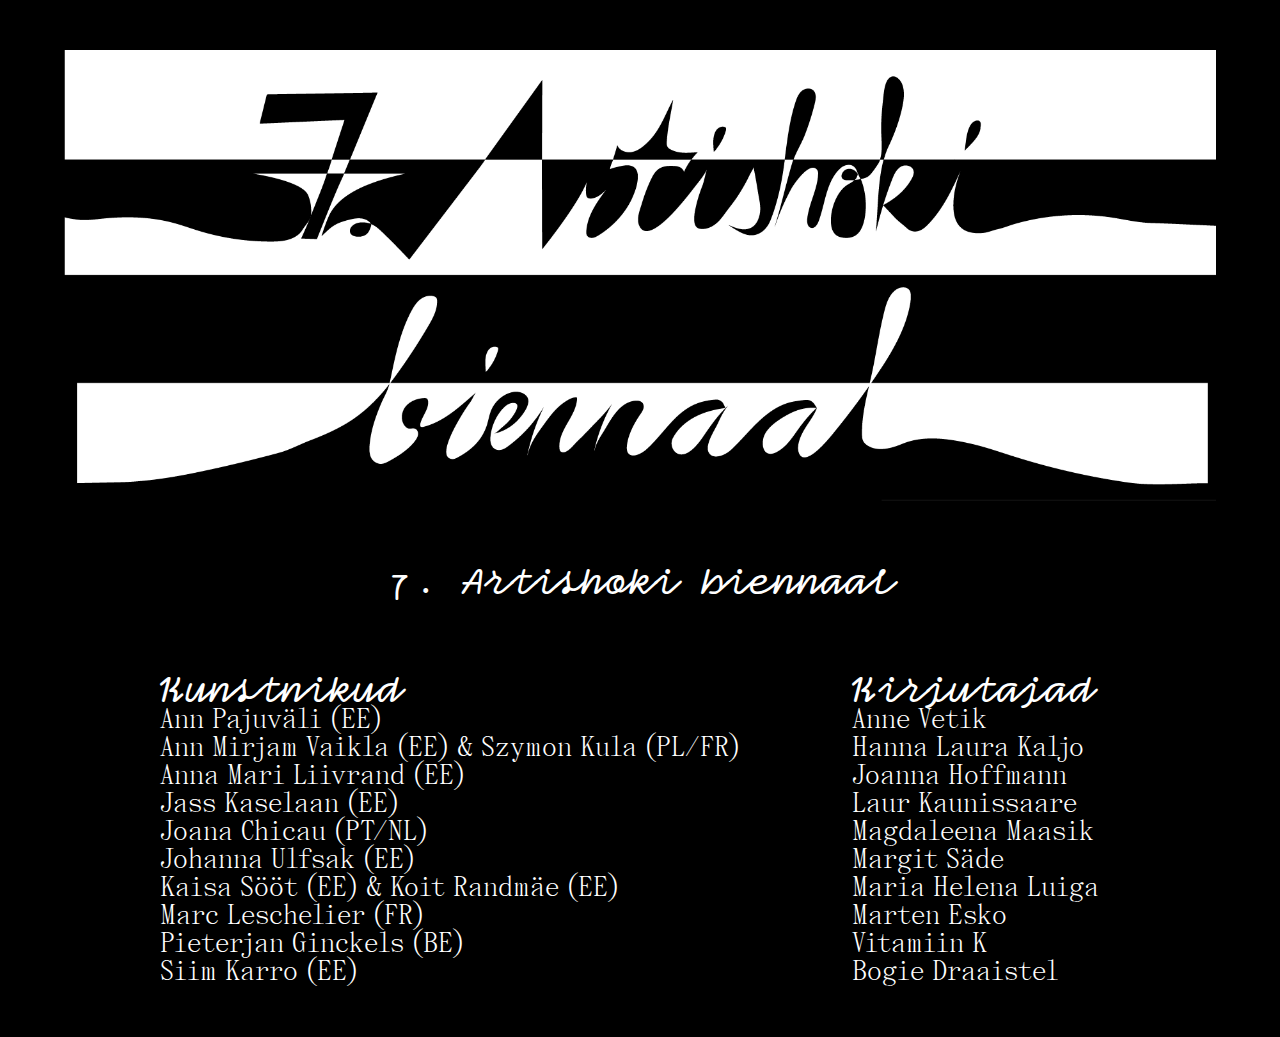
==== index.html @ f86e73ec ""Fixed columns"" ====
<!DOCTYPE html>
<html lang="en" dir="ltr">
  <head>
    <meta charset="utf-8">
    <title>7. Artishoki biennaal</title>
    <meta name="viewport" content="width=device-width, initial-scale=1.0">
    <link rel="stylesheet" href="style.css">
  </head>
  <body>

    <div class="outer-frame">
      <img class="header-image" src="img/artishok.png" alt="artishok-banner">
      <div class="ab heading white-text centered">
          <h1>7. Artishoki biennaal</h1>
      </div>
    </div>

    <div class="wrapper body white-text">
      <div class="columns">
        <article class="column left">
          <h1>Kunstnikud</h1>
          <ul>
            <li>Ann Pajuväli (EE)</li>
            <li>Ann Mirjam Vaikla (EE) & Szymon Kula (PL/FR)</li>
            <li>Anna Mari Liivrand (EE)</li>
            <li>Jass Kaselaan (EE)</li>
            <li>Joana Chicau (PT/NL)</li>
            <li>Johanna Ulfsak (EE)</li>
            <li>Kaisa Sööt (EE) & Koit Randmäe (EE)</li>
            <li>Marc Leschelier (FR)</li>
            <li>Pieterjan Ginckels (BE) </li>
            <li>Siim Karro (EE)</li>
          </ul>
        </article>

        <article class="column right">
          <h1>Kirjutajad</h1>
          <ul>
            <li>Anne Vetik</li>
            <li>Hanna Laura Kaljo</li>
            <li>Joanna Hoffmann</li>
            <li>Laur Kaunissaare</li>
            <li>Magdaleena Maasik</li>
            <li>Margit Säde</li>
            <li>Maria Helena Luiga</li>
            <li>Marten Esko</li>
            <li>Vitamiin K</li>
            <li>Bogie Draaistel</li>
          </ul>
        </article>
      </div>
    </div>
    
  </body>
</html>
---- style.css ----
@font-face {
  src: url(fonts/Compagnon-Bold.woff);
  font-family: Compagnon;
}

@font-face {
  src: url(fonts/PanamaRegular.otf);
  font-family: Panama;
}

*{
  margin: 0;
  padding: 0;
}

body {
  background-color: rgb(0, 0, 0);
}

.ab {
  padding-bottom: 60px;
}
.wrapper {
  margin: 0 auto;
  width: 1000px;
}

ul {
  list-style: none;
}

h1 {
    font-size: 40px;
    font-weight: lighter;
    font-weight: lighter;
    font-family: Compagnon;
}

.outer-frame {
  display: flex;
  flex-wrap: wrap;
  justify-content: center;
  align-items: flex-start;
}

.header-image {
  padding: 50px;
  width: 90%;
}

.body {
  font-size: 28px;
  font-family: Panama;
  font-weight: Regular;
}

.white-text {
  color: #FFFFFF;
}

.black-text {
  color: #000000;
}

.centered {
  text-align: center;
}

.column {
  float: left;
  width: 100%;
  padding-bottom: 50px;
  padding-left: 20px;
  word-wrap: break-word;
}

.columns {
    display: flex;
}

.left {
  width: 70%;
}

.right {
  width: 30%;
}

@media screen and (max-width: 1000px) {
  .column {
    width: 100%;
  }
}

@media (max-width: 1000px) {
  .columns { display: block } }
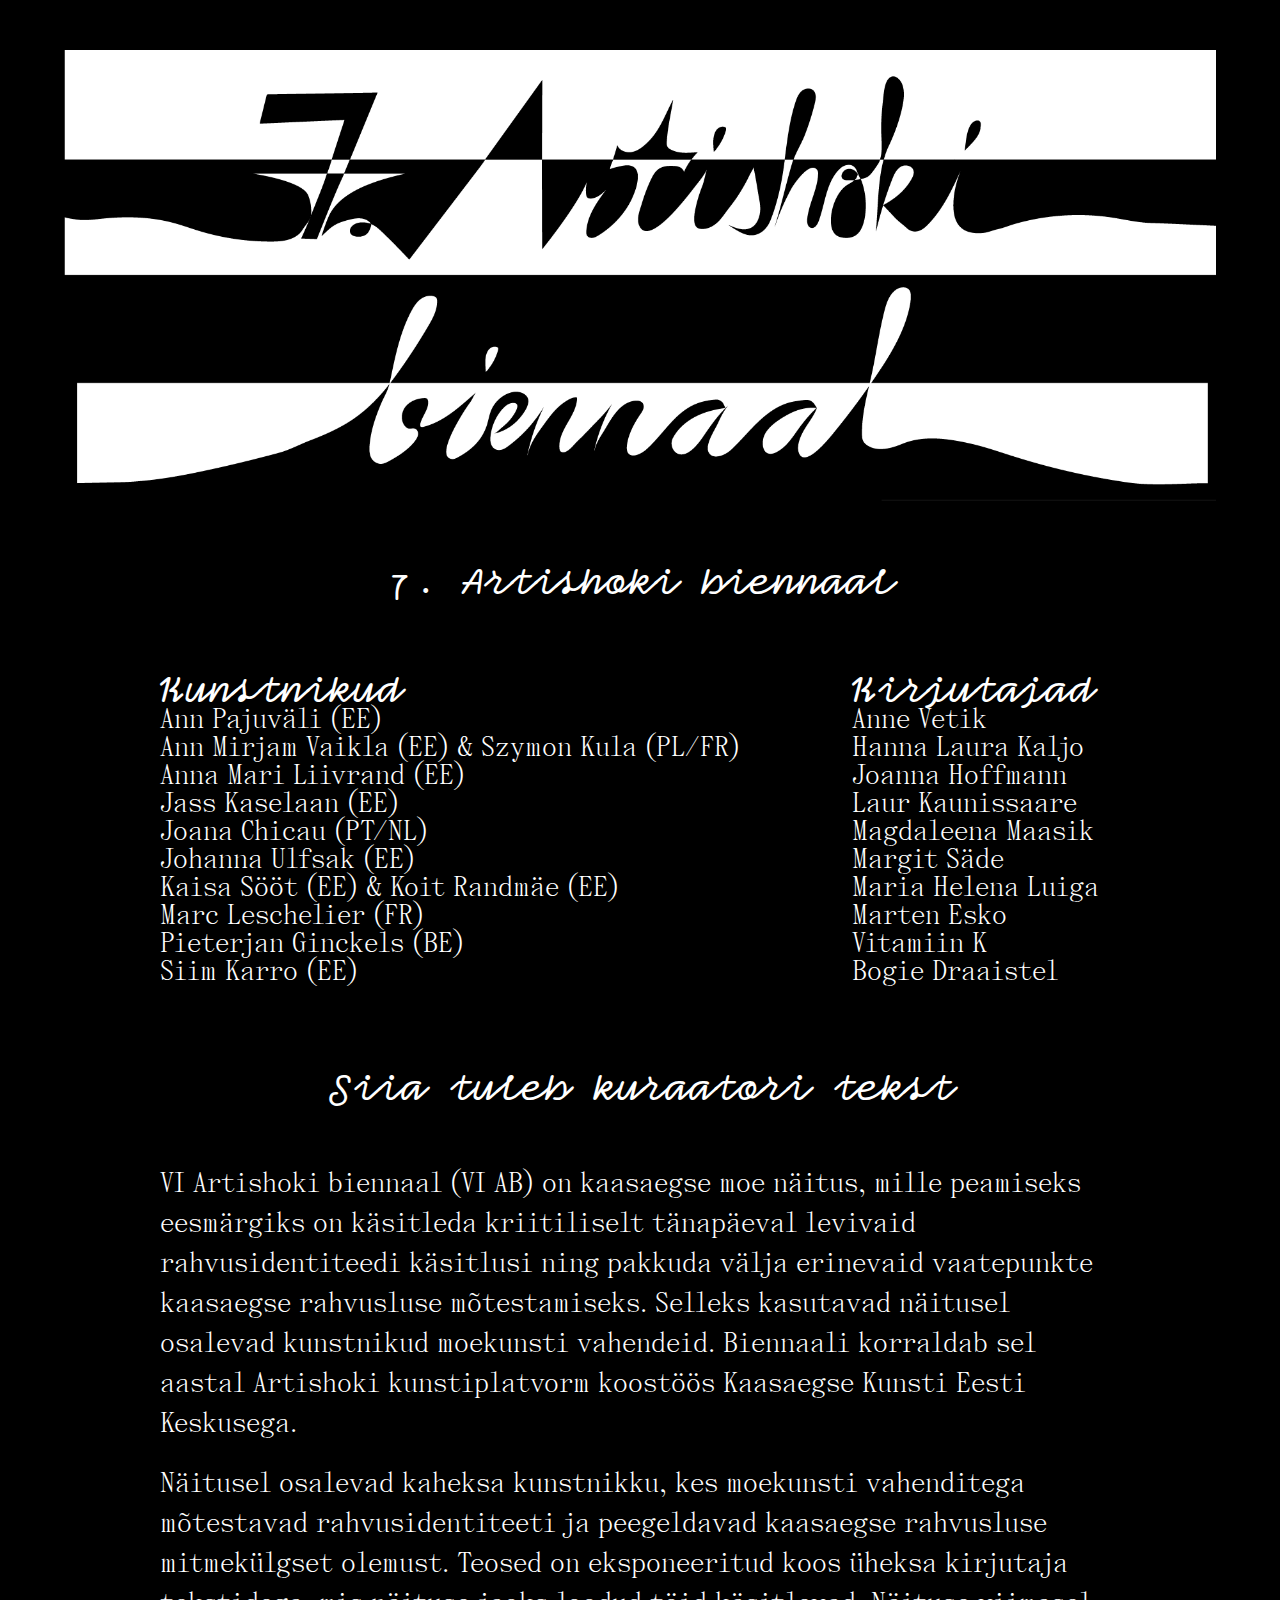
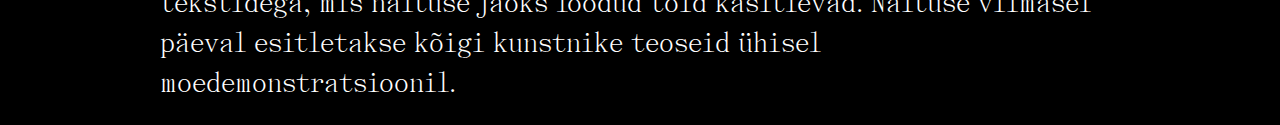
==== commit 530a0033: "adding pdfs" ====
--- a/index.html
+++ b/index.html
@@ -20,8 +20,8 @@
         <article class="column left">
           <h1>Kunstnikud</h1>
           <ul>
-            <li>Ann Pajuväli (EE)</li>
-            <li>Ann Mirjam Vaikla (EE) & Szymon Kula (PL/FR)</li>
+            <li><a href="kunstnikud/pajuvali.html">Ann Pajuväli (EE)</a></li>
+            <li><a href="kunstnikud/vaiklakula.html">Ann Mirjam Vaikla (EE) & Szymon Kula (PL/FR)</a></li>
             <li>Anna Mari Liivrand (EE)</li>
             <li>Jass Kaselaan (EE)</li>
             <li>Joana Chicau (PT/NL)</li>
@@ -34,6 +34,7 @@
         </article>
 
         <article class="column right">
+
           <h1>Kirjutajad</h1>
           <ul>
             <li>Anne Vetik</li>
@@ -49,7 +50,18 @@
           </ul>
         </article>
       </div>
+
+      <div class="ab heading white-text centered">
+        <h1>Siia tuleb kuraatori tekst</h1>
+      </div>
+
+      <article class="texts">
+
+          <p>VI Artishoki biennaal (VI AB) on kaasaegse moe näitus, mille peamiseks eesmärgiks on käsitleda kriitiliselt tänapäeval levivaid rahvusidentiteedi käsitlusi ning pakkuda välja erinevaid vaatepunkte kaasaegse rahvusluse mõtestamiseks. Selleks kasutavad näitusel osalevad kunstnikud moekunsti vahendeid. Biennaali korraldab sel aastal Artishoki kunstiplatvorm koostöös Kaasaegse Kunsti Eesti Keskusega.</p>
+          <p>Näitusel osalevad kaheksa kunstnikku, kes moekunsti vahenditega mõtestavad rahvusidentiteeti ja peegeldavad kaasaegse rahvusluse mitmekülgset olemust. Teosed on eksponeeritud koos üheksa kirjutaja tekstidega, mis näituse jaoks loodud töid käsitlevad. Näituse viimasel päeval esitletakse kõigi kunstnike teoseid ühisel moedemonstratsioonil.</p>
+      </article>
     </div>
-    
+
+
   </body>
 </html>
--- a/style.css
+++ b/style.css
@@ -18,11 +18,11 @@
 }
 
 .ab {
-  padding-bottom: 60px;
+  padding: 0 20px 60px 20px;
 }
 .wrapper {
   margin: 0 auto;
-  width: 1000px;
+  max-width: 1000px;
 }
 
 ul {
@@ -69,13 +69,17 @@
 .column {
   float: left;
   width: 100%;
-  padding-bottom: 50px;
-  padding-left: 20px;
+  padding: 0 0 7% 20px;
   word-wrap: break-word;
 }
 
 .columns {
     display: flex;
+}
+
+.texts {
+  padding: 0 20px 0 20px;
+  word-wrap: break-word;
 }
 
 .left {
@@ -86,6 +90,20 @@
   width: 30%;
 }
 
+a {
+  color: #FFFFFF;
+  text-decoration: none;
+}
+
+a:hover {
+  color: #000000;
+  background-color: #FFFFFF;
+}
+
+p {
+  line-height: 40px;
+  padding-bottom: 20px;
+}
 @media screen and (max-width: 1000px) {
   .column {
     width: 100%;
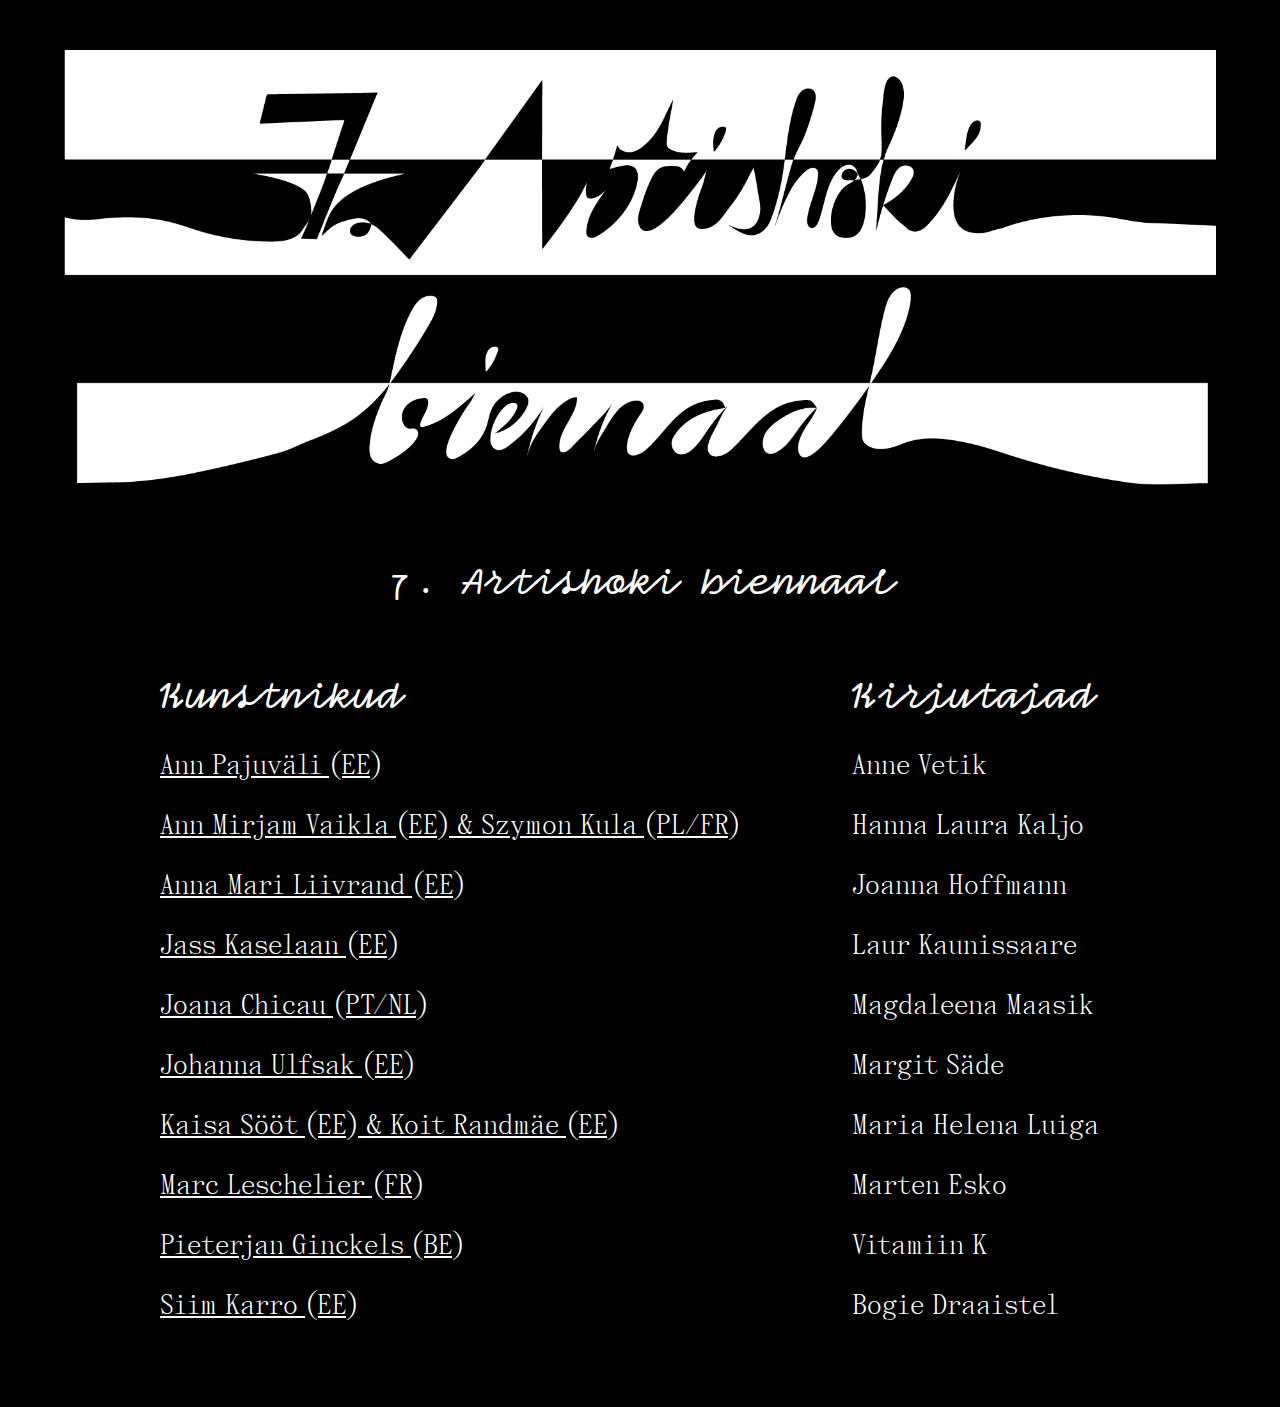
==== commit 134cab70: "added artist pages" ====
--- a/index.html
+++ b/index.html
@@ -18,24 +18,23 @@
     <div class="wrapper body white-text">
       <div class="columns">
         <article class="column left">
-          <h1>Kunstnikud</h1>
+          <h1 class="space">Kunstnikud</h1>
           <ul>
             <li><a href="kunstnikud/pajuvali.html">Ann Pajuväli (EE)</a></li>
             <li><a href="kunstnikud/vaiklakula.html">Ann Mirjam Vaikla (EE) & Szymon Kula (PL/FR)</a></li>
-            <li>Anna Mari Liivrand (EE)</li>
-            <li>Jass Kaselaan (EE)</li>
-            <li>Joana Chicau (PT/NL)</li>
-            <li>Johanna Ulfsak (EE)</li>
-            <li>Kaisa Sööt (EE) & Koit Randmäe (EE)</li>
-            <li>Marc Leschelier (FR)</li>
-            <li>Pieterjan Ginckels (BE) </li>
-            <li>Siim Karro (EE)</li>
+            <li><a href="kunstnikud/liivrand.html">Anna Mari Liivrand (EE)</a></li>
+            <li><a href="kunstnikud/kaselaan.html">Jass Kaselaan (EE)</a></li>
+            <li><a href="kunstnikud/chicau.html">Joana Chicau (PT/NL)</a></li>
+            <li><a href="kunstnikud/ulfsak.html">Johanna Ulfsak (EE)</a></li>
+            <li><a href="kunstnikud/sootrandmae.html">Kaisa Sööt (EE) & Koit Randmäe (EE)</a></li>
+            <li><a href="kunstnikud/leschelier.html">Marc Leschelier (FR)</a></li>
+            <li><a href="kunstnikud/ginckels.html">Pieterjan Ginckels (BE)</a></li>
+            <li><a href="kunstnikud/karro.html">Siim Karro (EE)</a></li>
           </ul>
         </article>
 
         <article class="column right">
-
-          <h1>Kirjutajad</h1>
+          <h1 class="space">Kirjutajad</h1>
           <ul>
             <li>Anne Vetik</li>
             <li>Hanna Laura Kaljo</li>
@@ -50,7 +49,7 @@
           </ul>
         </article>
       </div>
-
+<!--
       <div class="ab heading white-text centered">
         <h1>Siia tuleb kuraatori tekst</h1>
       </div>
@@ -61,7 +60,7 @@
           <p>Näitusel osalevad kaheksa kunstnikku, kes moekunsti vahenditega mõtestavad rahvusidentiteeti ja peegeldavad kaasaegse rahvusluse mitmekülgset olemust. Teosed on eksponeeritud koos üheksa kirjutaja tekstidega, mis näituse jaoks loodud töid käsitlevad. Näituse viimasel päeval esitletakse kõigi kunstnike teoseid ühisel moedemonstratsioonil.</p>
       </article>
     </div>
-
+-->
 
   </body>
 </html>
--- a/style.css
+++ b/style.css
@@ -36,6 +36,10 @@
     font-family: Compagnon;
 }
 
+.space {
+  padding: 0 0 2vh 0;
+}
+
 .outer-frame {
   display: flex;
   flex-wrap: wrap;
@@ -52,6 +56,10 @@
   font-size: 28px;
   font-family: Panama;
   font-weight: Regular;
+}
+
+.container {
+  padding: 50px;
 }
 
 .white-text {
@@ -75,6 +83,7 @@
 
 .columns {
     display: flex;
+    line-height: 60px;
 }
 
 .texts {
@@ -92,7 +101,7 @@
 
 a {
   color: #FFFFFF;
-  text-decoration: none;
+  text-decoration: underline;
 }
 
 a:hover {
@@ -104,6 +113,15 @@
   line-height: 40px;
   padding-bottom: 20px;
 }
+
+.tagasi {
+  padding: 5%;
+  position: fixed;
+  font-size: 20px;
+  font-family: Panama;
+  font-weight: Regular;
+}
+
 @media screen and (max-width: 1000px) {
   .column {
     width: 100%;
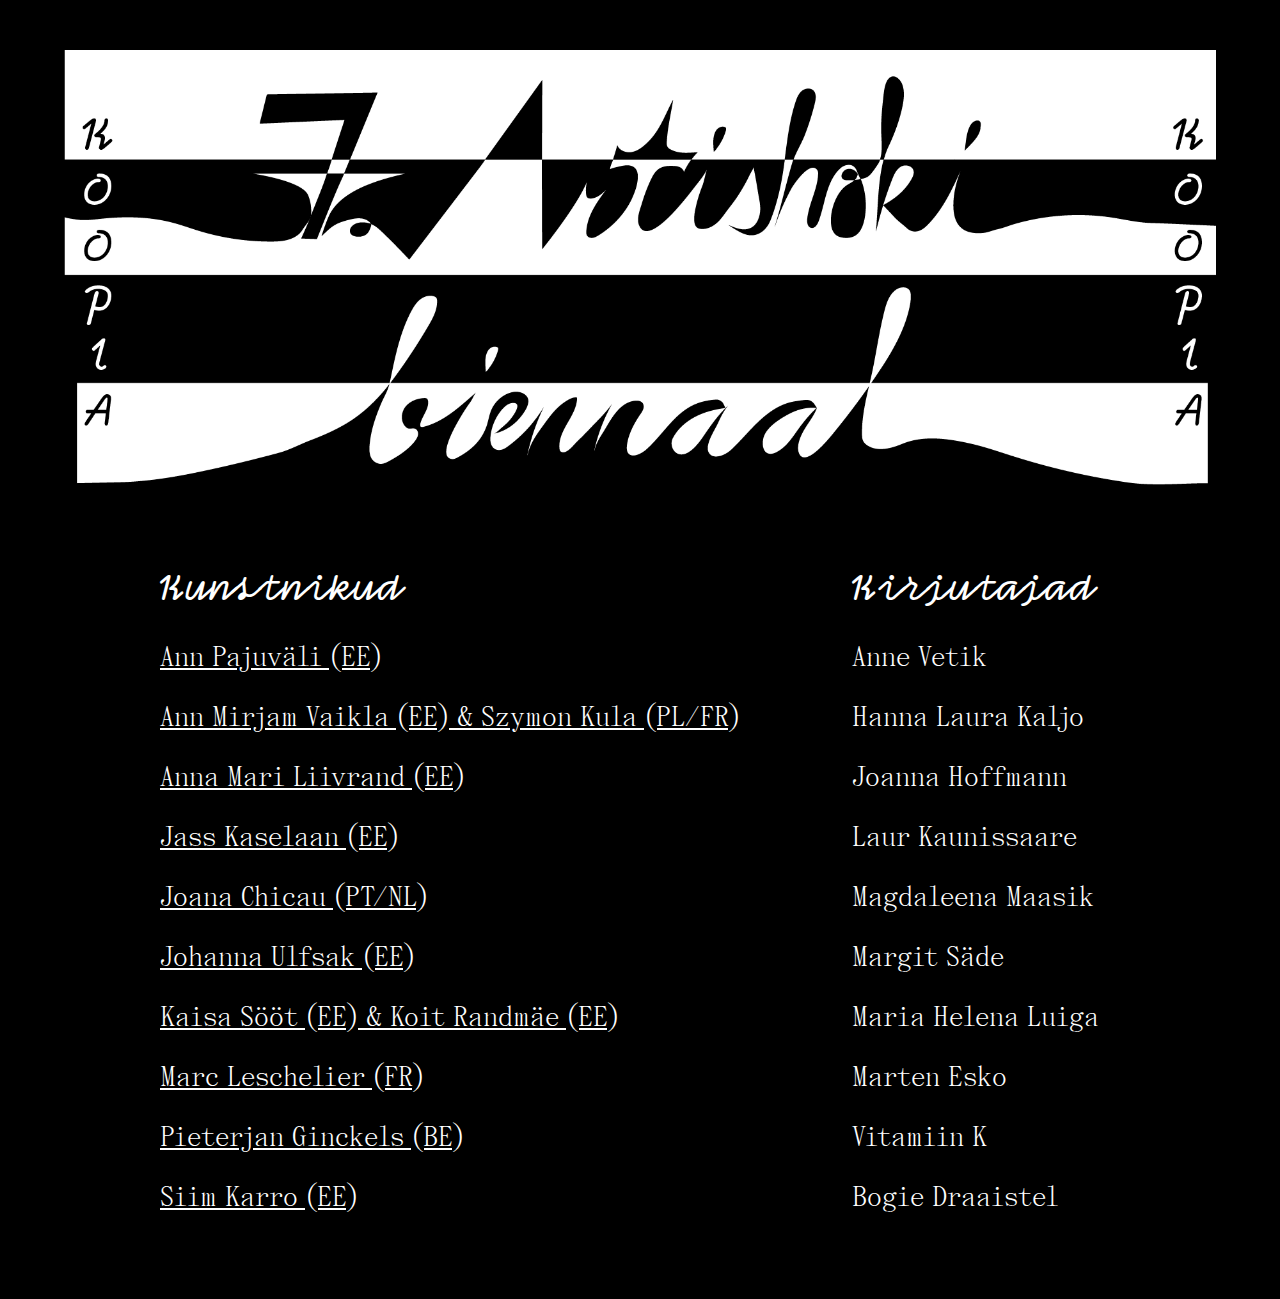
==== commit 1ec3945e: "made a mess" ====
--- a/index.html
+++ b/index.html
@@ -10,9 +10,12 @@
 
     <div class="outer-frame">
       <img class="header-image" src="img/artishok.png" alt="artishok-banner">
+<!--
       <div class="ab heading white-text centered">
-          <h1>7. Artishoki biennaal</h1>
+          <h1>18. november – 6. detsember</h1>
       </div>
+-->
+
     </div>
 
     <div class="wrapper body white-text">
--- a/style.css
+++ b/style.css
@@ -15,6 +15,7 @@
 
 body {
   background-color: rgb(0, 0, 0);
+    overflow-x: hidden;
 }
 
 .ab {
@@ -23,6 +24,8 @@
 .wrapper {
   margin: 0 auto;
   max-width: 1000px;
+  overflow-x: hidden;
+  position: relative;
 }
 
 ul {
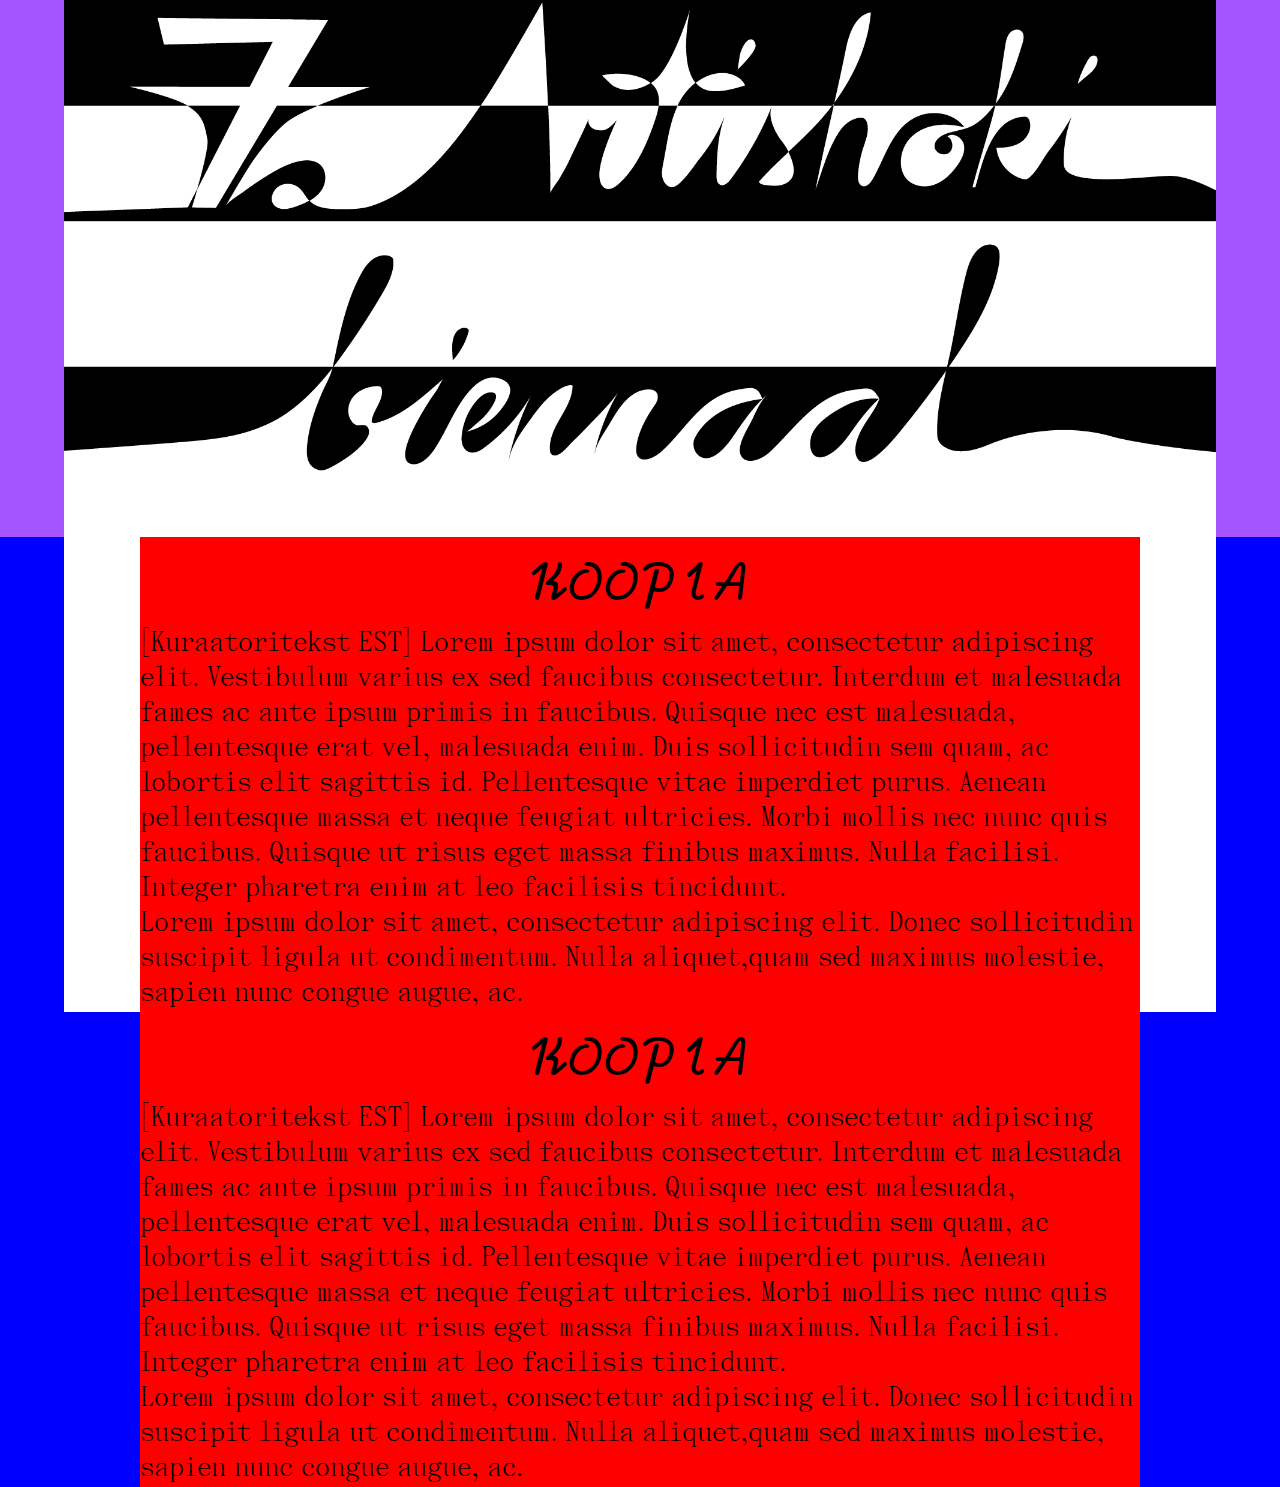
==== commit 2468d375: "new html/css" ====
--- a/index.html
+++ b/index.html
@@ -7,63 +7,32 @@
     <link rel="stylesheet" href="style.css">
   </head>
   <body>
-
-    <div class="outer-frame">
-      <img class="header-image" src="img/artishok.png" alt="artishok-banner">
-<!--
-      <div class="ab heading white-text centered">
-          <h1>18. november – 6. detsember</h1>
-      </div>
--->
-
-    </div>
-
-    <div class="wrapper body white-text">
-      <div class="columns">
-        <article class="column left">
-          <h1 class="space">Kunstnikud</h1>
-          <ul>
-            <li><a href="kunstnikud/pajuvali.html">Ann Pajuväli (EE)</a></li>
-            <li><a href="kunstnikud/vaiklakula.html">Ann Mirjam Vaikla (EE) & Szymon Kula (PL/FR)</a></li>
-            <li><a href="kunstnikud/liivrand.html">Anna Mari Liivrand (EE)</a></li>
-            <li><a href="kunstnikud/kaselaan.html">Jass Kaselaan (EE)</a></li>
-            <li><a href="kunstnikud/chicau.html">Joana Chicau (PT/NL)</a></li>
-            <li><a href="kunstnikud/ulfsak.html">Johanna Ulfsak (EE)</a></li>
-            <li><a href="kunstnikud/sootrandmae.html">Kaisa Sööt (EE) & Koit Randmäe (EE)</a></li>
-            <li><a href="kunstnikud/leschelier.html">Marc Leschelier (FR)</a></li>
-            <li><a href="kunstnikud/ginckels.html">Pieterjan Ginckels (BE)</a></li>
-            <li><a href="kunstnikud/karro.html">Siim Karro (EE)</a></li>
-          </ul>
-        </article>
-
-        <article class="column right">
-          <h1 class="space">Kirjutajad</h1>
-          <ul>
-            <li>Anne Vetik</li>
-            <li>Hanna Laura Kaljo</li>
-            <li>Joanna Hoffmann</li>
-            <li>Laur Kaunissaare</li>
-            <li>Magdaleena Maasik</li>
-            <li>Margit Säde</li>
-            <li>Maria Helena Luiga</li>
-            <li>Marten Esko</li>
-            <li>Vitamiin K</li>
-            <li>Bogie Draaistel</li>
-          </ul>
-        </article>
-      </div>
-<!--
-      <div class="ab heading white-text centered">
-        <h1>Siia tuleb kuraatori tekst</h1>
-      </div>
-
-      <article class="texts">
-
-          <p>VI Artishoki biennaal (VI AB) on kaasaegse moe näitus, mille peamiseks eesmärgiks on käsitleda kriitiliselt tänapäeval levivaid rahvusidentiteedi käsitlusi ning pakkuda välja erinevaid vaatepunkte kaasaegse rahvusluse mõtestamiseks. Selleks kasutavad näitusel osalevad kunstnikud moekunsti vahendeid. Biennaali korraldab sel aastal Artishoki kunstiplatvorm koostöös Kaasaegse Kunsti Eesti Keskusega.</p>
-          <p>Näitusel osalevad kaheksa kunstnikku, kes moekunsti vahenditega mõtestavad rahvusidentiteeti ja peegeldavad kaasaegse rahvusluse mitmekülgset olemust. Teosed on eksponeeritud koos üheksa kirjutaja tekstidega, mis näituse jaoks loodud töid käsitlevad. Näituse viimasel päeval esitletakse kõigi kunstnike teoseid ühisel moedemonstratsioonil.</p>
-      </article>
-    </div>
--->
-
+      <div class="site-container">
+        <div class="outer-frame">
+          <img class="header-image" src="img/artishok.png" alt="artishok-banner">
+        </div>
+        <div class="body-frame">
+          <div class="wrapper">
+              <div class="article">
+                  <h1>KOOPIA</h1>
+                <div class="body-text">
+                    <p>[Kuraatoritekst EST] Lorem ipsum dolor sit amet, consectetur adipiscing elit. Vestibulum varius ex sed faucibus consectetur. Interdum et malesuada fames ac ante ipsum primis in faucibus. Quisque nec est malesuada, pellentesque erat vel, malesuada enim. Duis sollicitudin sem quam, ac lobortis elit sagittis id. Pellentesque vitae imperdiet purus. Aenean pellentesque massa et neque feugiat ultricies. Morbi mollis nec nunc quis faucibus. Quisque ut risus eget massa finibus maximus. Nulla facilisi. Integer pharetra enim at leo facilisis tincidunt.</p>
+                    <p>Lorem ipsum dolor sit amet, consectetur adipiscing elit. Donec sollicitudin suscipit ligula ut condimentum. Nulla aliquet,quam sed maximus molestie, sapien nunc congue augue, ac.</p>
+                </div>
+              </div>
+            </div>
+        </div>
+          <div class="wrapper">
+              <div class="article">
+                <div class="big-title">
+                    <h1>KOOPIA</h1>
+                </div>
+                <div class="body-text">
+                    <p>[Kuraatoritekst EST] Lorem ipsum dolor sit amet, consectetur adipiscing elit. Vestibulum varius ex sed faucibus consectetur. Interdum et malesuada fames ac ante ipsum primis in faucibus. Quisque nec est malesuada, pellentesque erat vel, malesuada enim. Duis sollicitudin sem quam, ac lobortis elit sagittis id. Pellentesque vitae imperdiet purus. Aenean pellentesque massa et neque feugiat ultricies. Morbi mollis nec nunc quis faucibus. Quisque ut risus eget massa finibus maximus. Nulla facilisi. Integer pharetra enim at leo facilisis tincidunt.</p>
+                    <p>Lorem ipsum dolor sit amet, consectetur adipiscing elit. Donec sollicitudin suscipit ligula ut condimentum. Nulla aliquet,quam sed maximus molestie, sapien nunc congue augue, ac.</p>
+                </div>
+              </div>
+            </div>
+        </div>
   </body>
 </html>
--- a/style.css
+++ b/style.css
@@ -2,134 +2,58 @@
   src: url(fonts/Compagnon-Bold.woff);
   font-family: Compagnon;
 }
-
 @font-face {
   src: url(fonts/PanamaRegular.otf);
   font-family: Panama;
 }
 
 *{
+  box-sizing: border-box;
   margin: 0;
   padding: 0;
 }
-
 body {
-  background-color: rgb(0, 0, 0);
-    overflow-x: hidden;
+  background-color: black;
 }
-
-.ab {
-  padding: 0 20px 60px 20px;
+h1 {
+  text-align: center;
+  padding: 0 0 2vh 0;
+  font-size: 60px;
+  font-weight: lighter;
+  font-family: Compagnon;
+}
+.site-container {
+  width: 100%;
+  overflow-x: hidden;
+  overflow-y: auto;
+  background-color: blue;
 }
 .wrapper {
   margin: 0 auto;
   max-width: 1000px;
-  overflow-x: hidden;
   position: relative;
+  background-color: red;
+  width:90%;
+  max-width: 1000px;
 }
-
-ul {
-  list-style: none;
-}
-
-h1 {
-    font-size: 40px;
-    font-weight: lighter;
-    font-weight: lighter;
-    font-family: Compagnon;
-}
-
-.space {
-  padding: 0 0 2vh 0;
-}
-
 .outer-frame {
   display: flex;
   flex-wrap: wrap;
   justify-content: center;
   align-items: flex-start;
+  background-color: #a555ff;
 }
-
 .header-image {
-  padding: 50px;
   width: 90%;
 }
-
-.body {
+.body-frame {
+  margin: 0 auto;
+  width:90%;
+  background-color: #FFFFFF;
+}
+.article p {
   font-size: 28px;
   font-family: Panama;
   font-weight: Regular;
+  line-height: 35px;
 }
-
-.container {
-  padding: 50px;
-}
-
-.white-text {
-  color: #FFFFFF;
-}
-
-.black-text {
-  color: #000000;
-}
-
-.centered {
-  text-align: center;
-}
-
-.column {
-  float: left;
-  width: 100%;
-  padding: 0 0 7% 20px;
-  word-wrap: break-word;
-}
-
-.columns {
-    display: flex;
-    line-height: 60px;
-}
-
-.texts {
-  padding: 0 20px 0 20px;
-  word-wrap: break-word;
-}
-
-.left {
-  width: 70%;
-}
-
-.right {
-  width: 30%;
-}
-
-a {
-  color: #FFFFFF;
-  text-decoration: underline;
-}
-
-a:hover {
-  color: #000000;
-  background-color: #FFFFFF;
-}
-
-p {
-  line-height: 40px;
-  padding-bottom: 20px;
-}
-
-.tagasi {
-  padding: 5%;
-  position: fixed;
-  font-size: 20px;
-  font-family: Panama;
-  font-weight: Regular;
-}
-
-@media screen and (max-width: 1000px) {
-  .column {
-    width: 100%;
-  }
-}
-
-@media (max-width: 1000px) {
-  .columns { display: block } }
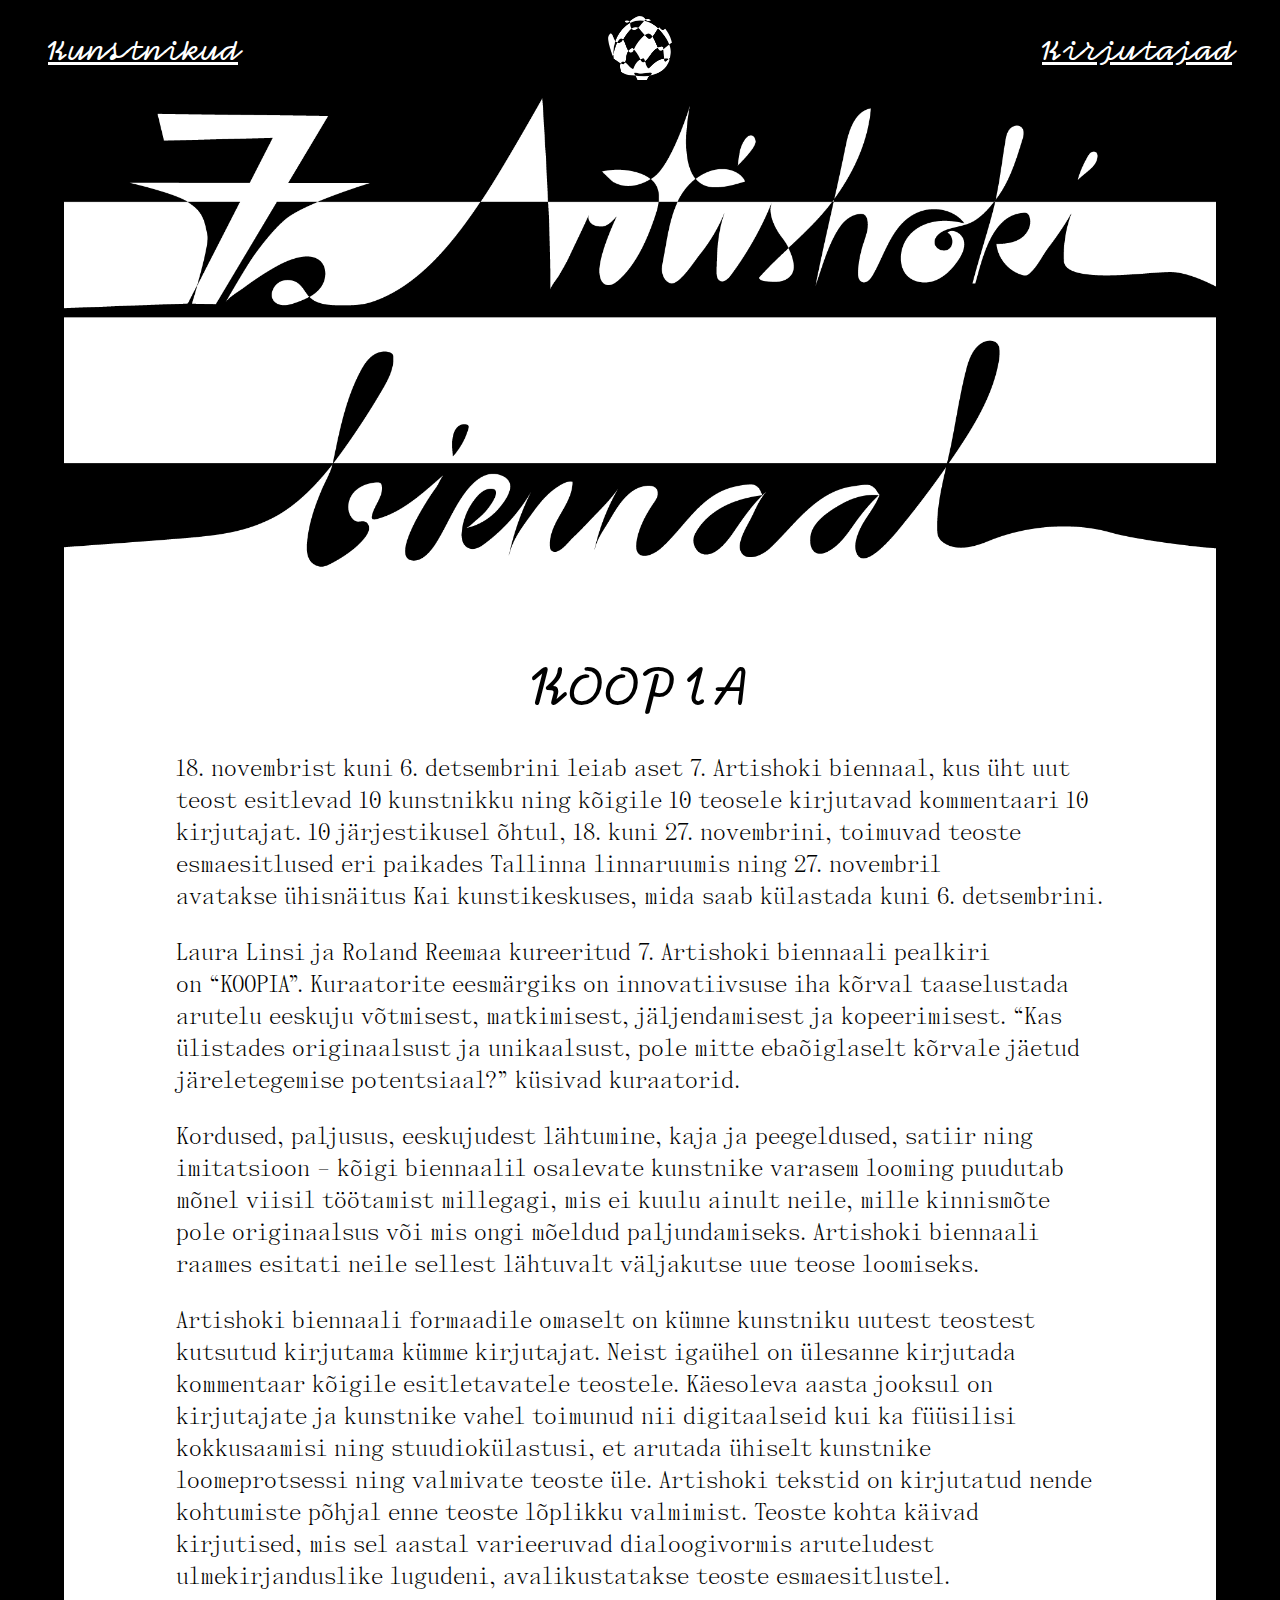
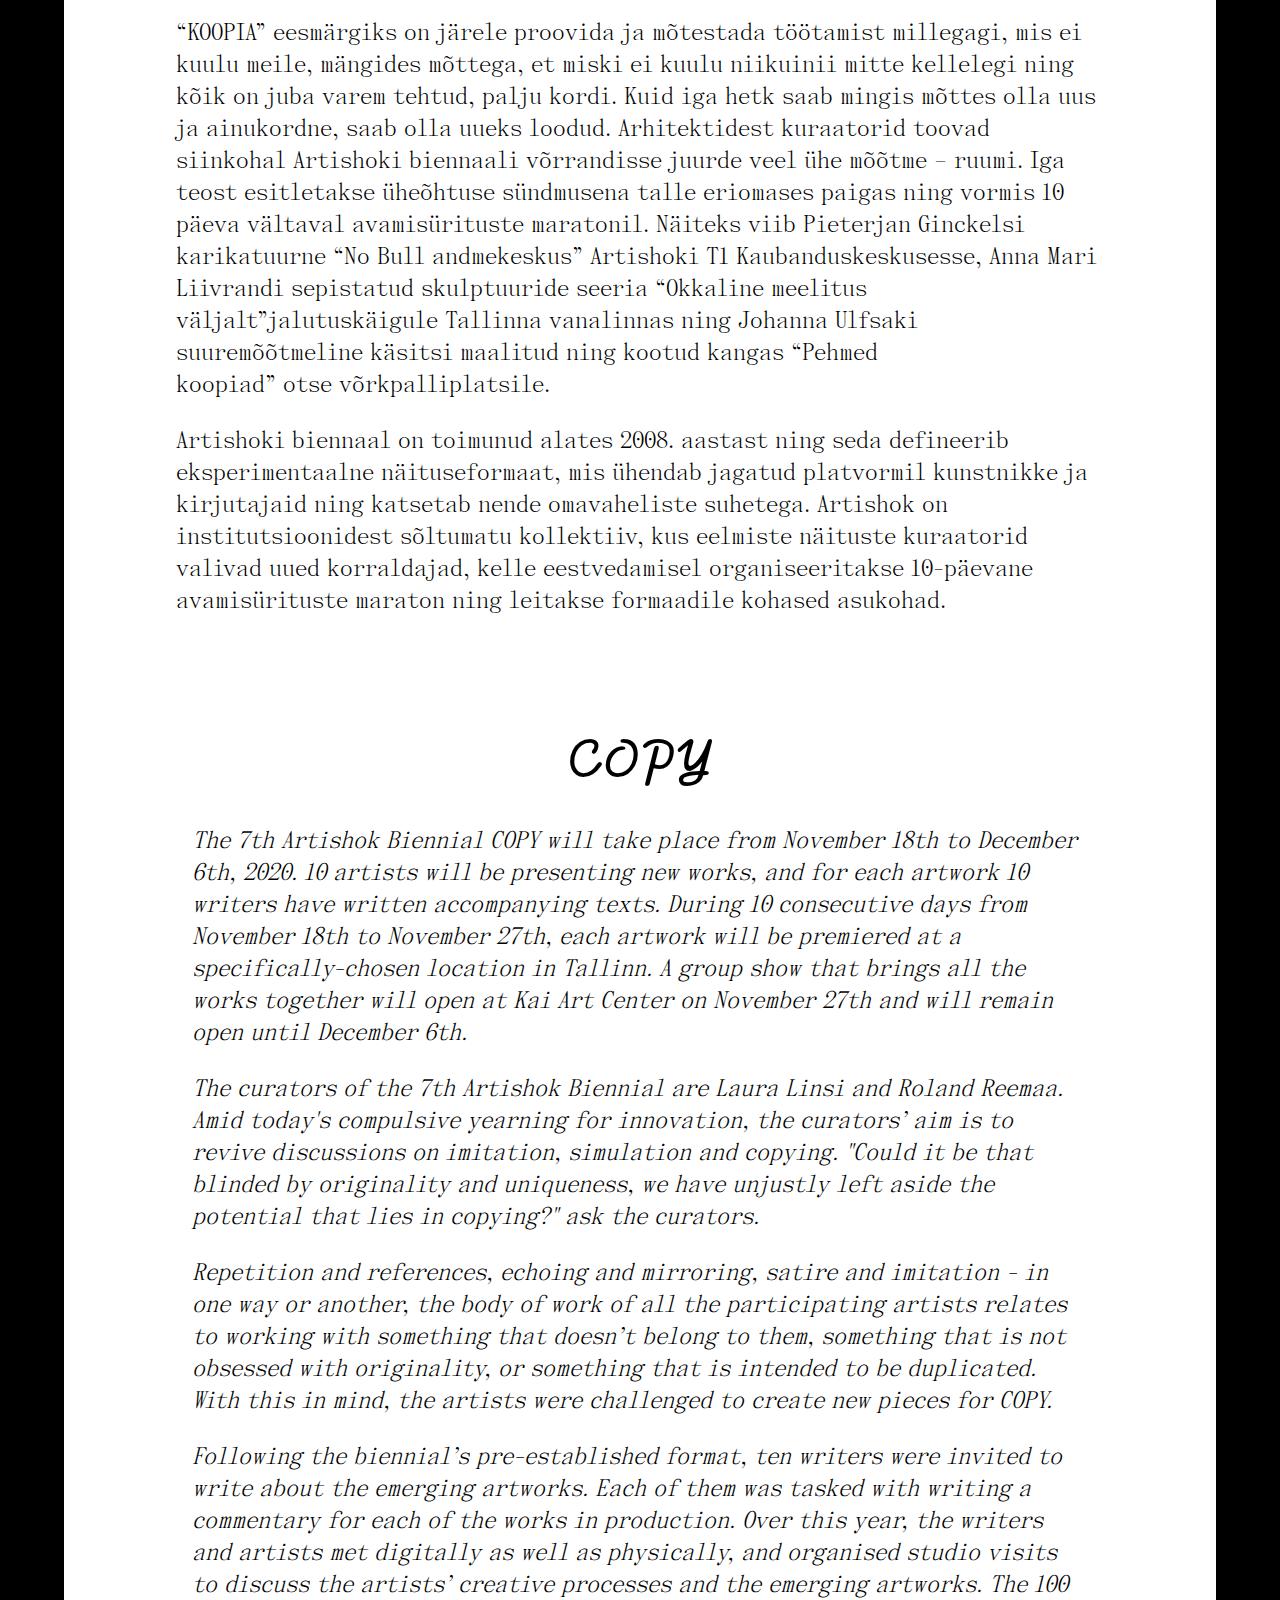
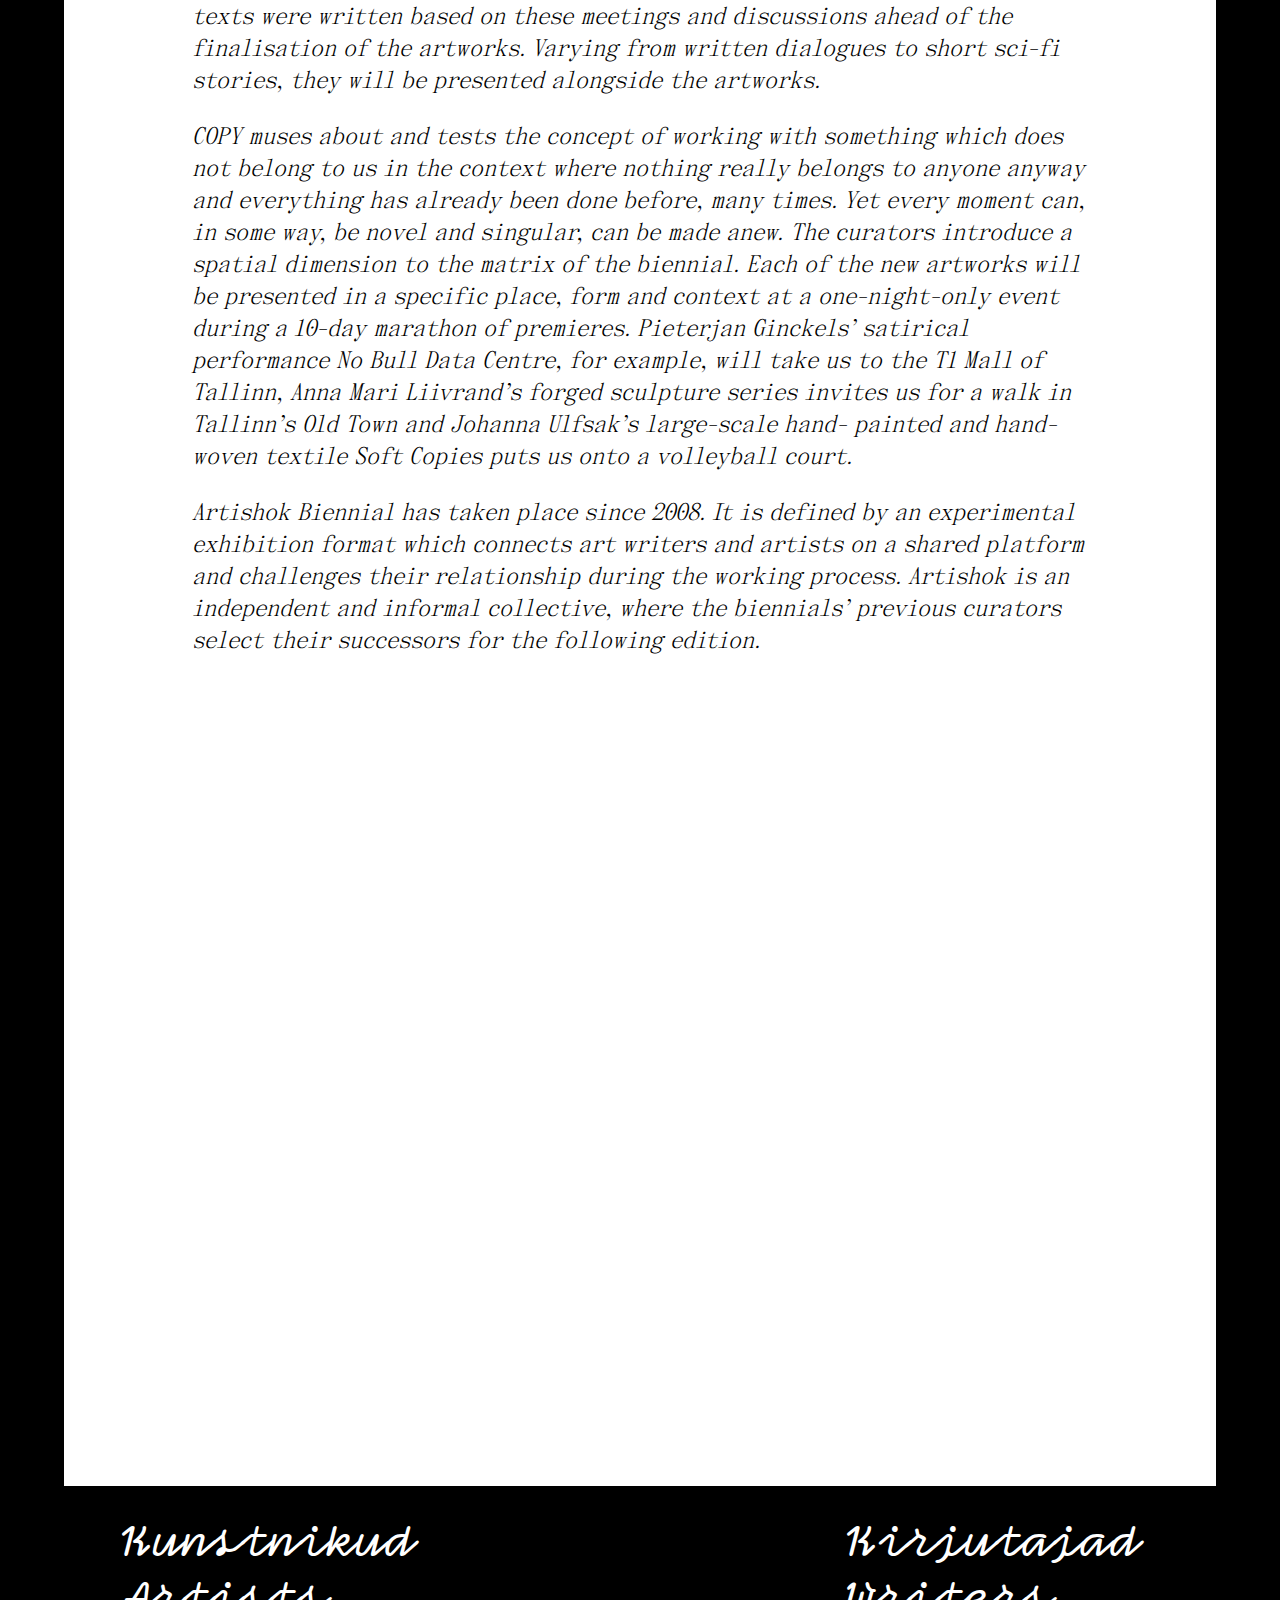
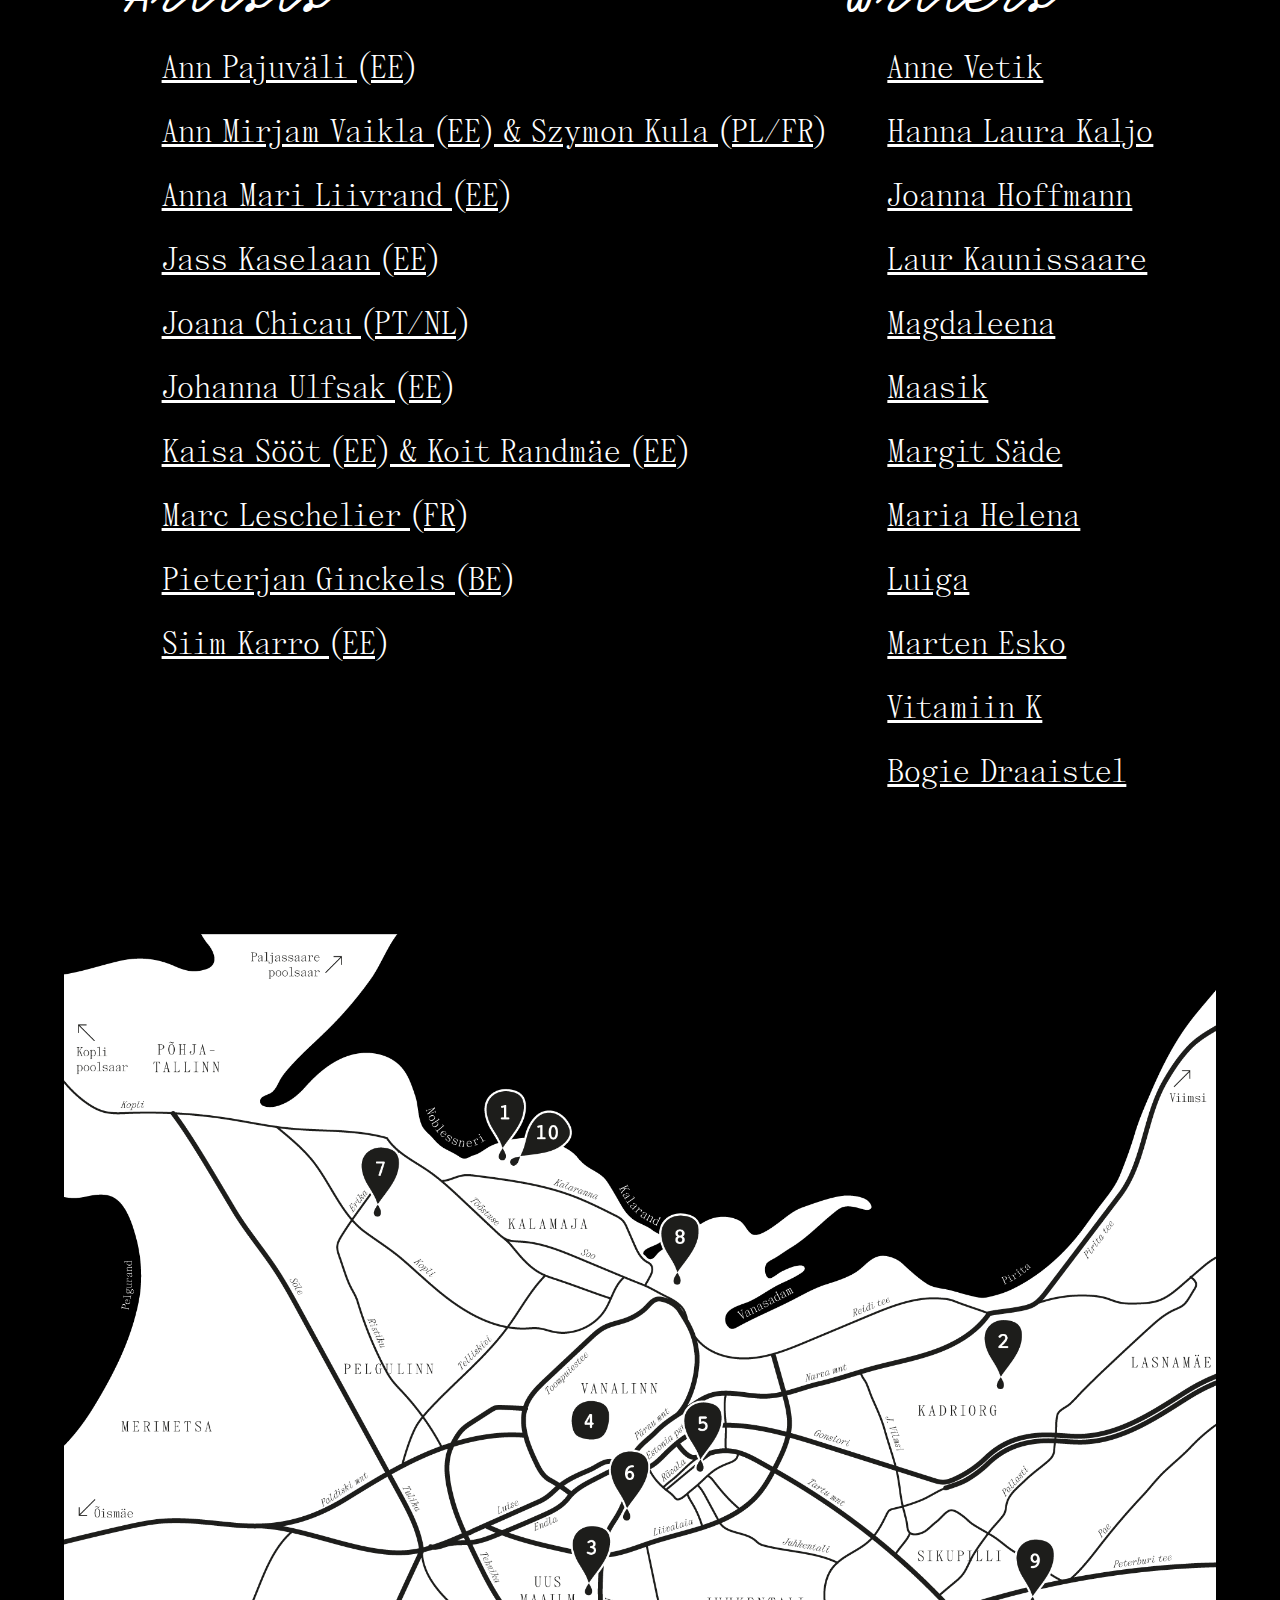
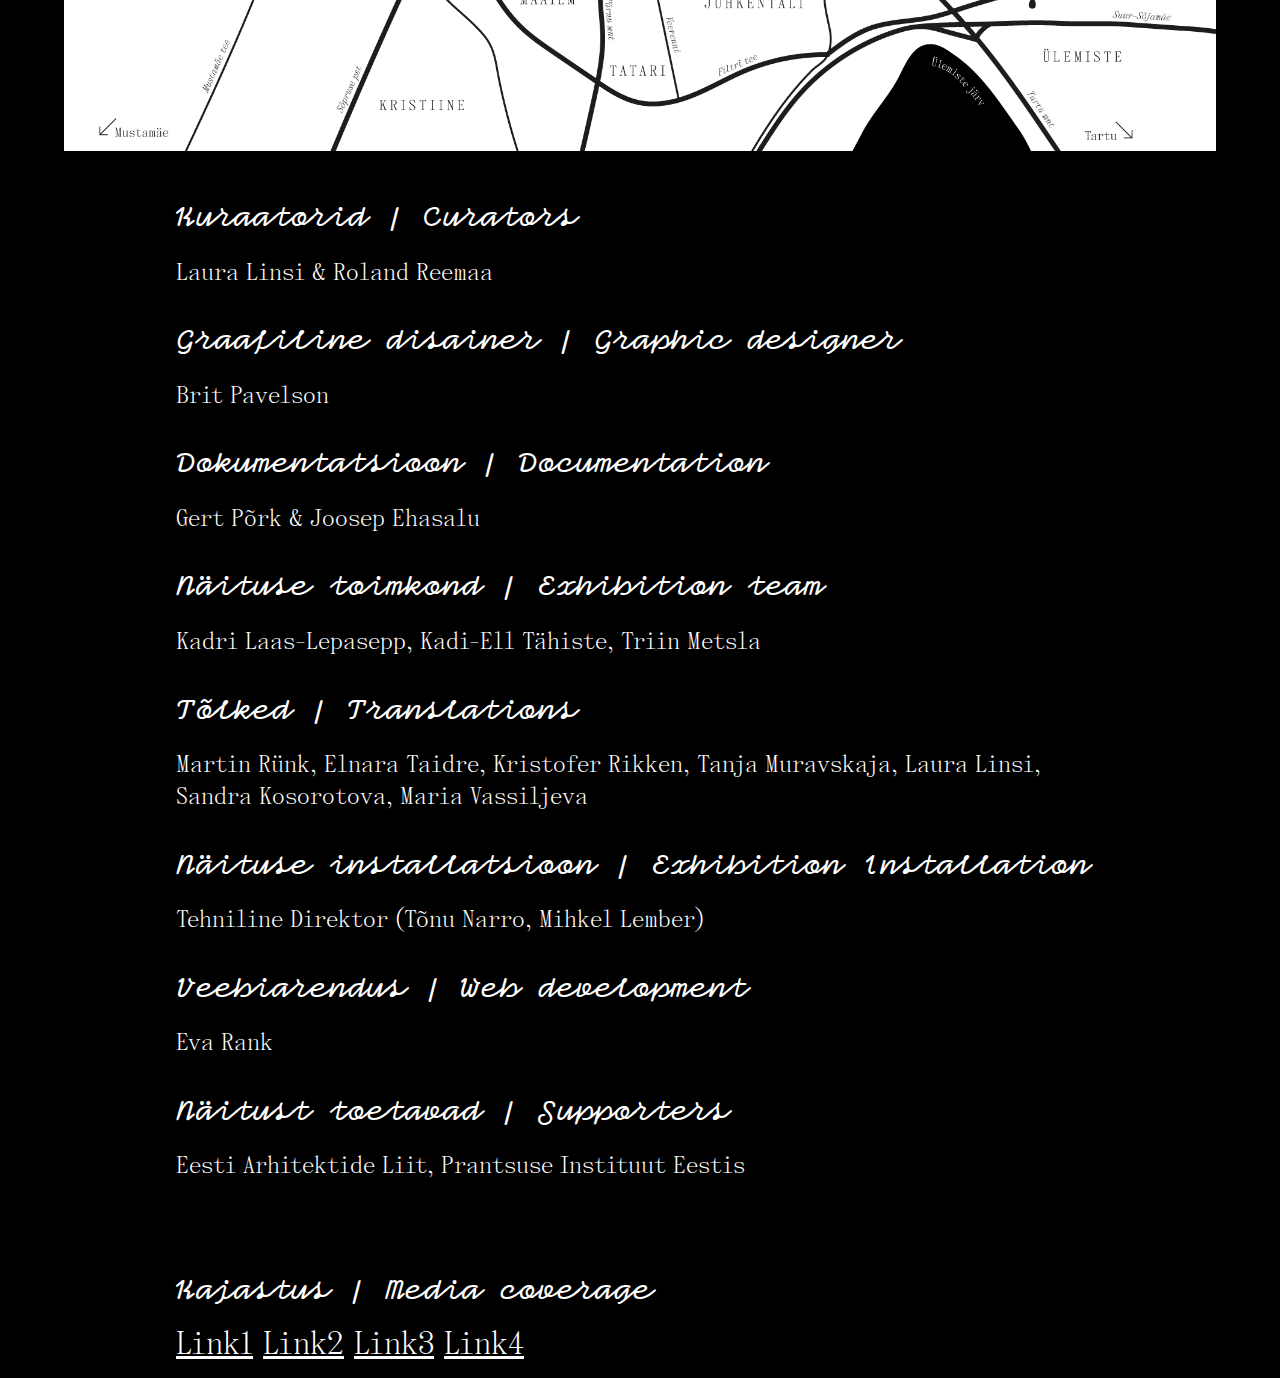
==== commit 83ebfaca: "j2nku sync" ====
--- a/index.html
+++ b/index.html
@@ -1,38 +1,215 @@
 <!DOCTYPE html>
-<html lang="en" dir="ltr">
-  <head>
-    <meta charset="utf-8">
+<html lang="en">
+<head>
+    <meta charset="UTF-8">
+    <meta name="viewport" content="width=device-width, initial-scale=1.0">
     <title>7. Artishoki biennaal</title>
-    <meta name="viewport" content="width=device-width, initial-scale=1.0">
     <link rel="stylesheet" href="style.css">
-  </head>
-  <body>
-      <div class="site-container">
-        <div class="outer-frame">
-          <img class="header-image" src="img/artishok.png" alt="artishok-banner">
-        </div>
-        <div class="body-frame">
-          <div class="wrapper">
-              <div class="article">
-                  <h1>KOOPIA</h1>
-                <div class="body-text">
-                    <p>[Kuraatoritekst EST] Lorem ipsum dolor sit amet, consectetur adipiscing elit. Vestibulum varius ex sed faucibus consectetur. Interdum et malesuada fames ac ante ipsum primis in faucibus. Quisque nec est malesuada, pellentesque erat vel, malesuada enim. Duis sollicitudin sem quam, ac lobortis elit sagittis id. Pellentesque vitae imperdiet purus. Aenean pellentesque massa et neque feugiat ultricies. Morbi mollis nec nunc quis faucibus. Quisque ut risus eget massa finibus maximus. Nulla facilisi. Integer pharetra enim at leo facilisis tincidunt.</p>
-                    <p>Lorem ipsum dolor sit amet, consectetur adipiscing elit. Donec sollicitudin suscipit ligula ut condimentum. Nulla aliquet,quam sed maximus molestie, sapien nunc congue augue, ac.</p>
+</head>
+<body>
+    <nav>
+      <div class="menu">
+            <div class="artist-link">
+                <h2><a href="javascript:;" onclick="toggleArtists()">Kunstnikud</a></h2>
+            </div>
+            <div class="icon-container">
+                <a href="index.html"><img src="img/symbol.png" alt="artishok-home" class="icon"></a>
+            </div>
+            <div class="writers-link">
+                <h2><a href="javascript:;" onclick="toggleWriters()">Kirjutajad</a></h2>
+            </div>
+      </div>
+      <div id="artists-menu" class="dropdown-menu">
+          <ul>
+              <li><a href="kunstnikud/pajuvali.html">Ann Pajuväli (EE)</a></li>
+              <li><a href="kunstnikud/vaiklakula.html">Ann Mirjam Vaikla (EE) & Szymon Kula (PL/FR)</a></li>
+              <li><a href="kunstnikud/liivrand.html">Anna Mari Liivrand (EE)</a></li>
+              <li><a href="kunstnikud/kaselaan.html">Jass Kaselaan (EE)</a></li>
+              <li><a href="kunstnikud/chicau.html">Joana Chicau (PT/NL)</a></li>
+              <li><a href="kunstnikud/ulfsak.html">Johanna Ulfsak (EE)</a></li>
+              <li><a href="kunstnikud/sootrandmae.html">Kaisa Sööt (EE) & Koit Randmäe (EE)</a></li>
+              <li><a href="kunstnikud/leschelier.html">Marc Leschelier (FR)</a></li>
+              <li><a href="kunstnikud/ginckels.html">Pieterjan Ginckels (BE)</a></li>
+              <li><a href="kunstnikud/karro.html">Siim Karro (EE)</a></li>
+        </ul>
+      </div>
+      <div id="writers-menu" class="dropdown-menu">
+          <ul>
+              <li><a href="kirjutajad/vetik.html">Anne Vetik</a></li>
+              <li><a href="kirjutajad/kaljo.html">Hanna Laura Kaljo</a></li>
+              <li><a href="kirjutajad/hoffmann.html">Joanna Hoffmann</a></li>
+              <li><a href="kirjutajad/kaunissaare.html">Laur Kaunissaare</a></li>
+              <li><a href="kirjutajad/maasik.html">Magdaleena Maasik</a></li>
+              <li><a href="kirjutajad/sade.html">Margit Säde</a></li>
+              <li><a href="kirjutajad/luiga.html">Maria Helena Luiga</a></li>
+              <li><a href="kirjutajad/esko.html">Marten Esko</a></li>
+              <li><a href="kirjutajad/k.html">Vitamiin K</a></li>
+              <li><a href="kirjutajad/draaistel.html">Bogie Draaistel</a></li>
+          </ul>
+        </div>
+    </nav>
+    <main class="wrapper">
+        <img class="banner" src="img/artishok.png">
+        <div class="inverted">
+            <article class="article">
+                <h1>KOOPIA</h1>
+                <p>18. novembrist kuni 6. detsembrini leiab aset 7. Artishoki biennaal, kus üht uut
+                teost esitlevad 10 kunstnikku ning kõigile 10 teosele kirjutavad kommentaari
+                10 kirjutajat. 10 järjestikusel õhtul, 18. kuni 27. novembrini, toimuvad teoste
+                esmaesitlused eri paikades Tallinna linnaruumis ning 27. novembril
+                avatakse ühisnäitus Kai kunstikeskuses, mida saab külastada kuni 6.
+                detsembrini.</p>
+                <p>Laura Linsi ja Roland Reemaa kureeritud 7. Artishoki biennaali pealkiri
+                on “KOOPIA”. Kuraatorite eesmärgiks on innovatiivsuse iha kõrval
+                taaselustada arutelu eeskuju võtmisest, matkimisest, jäljendamisest ja
+                kopeerimisest. “Kas ülistades originaalsust ja unikaalsust, pole mitte
+                ebaõiglaselt kõrvale jäetud järeletegemise potentsiaal?” küsivad kuraatorid. </p>
+                <p>Kordused, paljusus, eeskujudest lähtumine, kaja ja peegeldused, satiir ning
+                imitatsioon – kõigi biennaalil osalevate kunstnike varasem looming puudutab
+                mõnel viisil töötamist millegagi, mis ei kuulu ainult neile, mille kinnismõte pole
+                originaalsus või mis ongi mõeldud paljundamiseks. Artishoki biennaali raames
+                esitati neile sellest lähtuvalt väljakutse uue teose loomiseks.</p>
+                <p>Artishoki biennaali formaadile omaselt on kümne kunstniku uutest teostest
+                kutsutud kirjutama kümme kirjutajat. Neist igaühel on ülesanne kirjutada
+                kommentaar kõigile esitletavatele teostele. Käesoleva aasta jooksul on
+                kirjutajate ja kunstnike vahel toimunud nii digitaalseid kui ka füüsilisi
+                kokkusaamisi ning stuudiokülastusi, et arutada ühiselt kunstnike
+                loomeprotsessi ning valmivate teoste üle. Artishoki tekstid on kirjutatud nende
+                kohtumiste põhjal enne teoste lõplikku valmimist. Teoste kohta käivad
+                kirjutised, mis sel aastal varieeruvad dialoogivormis aruteludest
+                ulmekirjanduslike lugudeni, avalikustatakse teoste esmaesitlustel.</p>
+                <p>“KOOPIA” eesmärgiks on järele proovida ja mõtestada töötamist millegagi,
+                mis ei kuulu meile, mängides mõttega, et miski ei kuulu niikuinii mitte kellelegi
+                ning kõik on juba varem tehtud, palju kordi. Kuid iga hetk saab mingis mõttes
+                olla uus ja ainukordne, saab olla uueks loodud. Arhitektidest kuraatorid toovad
+                siinkohal Artishoki biennaali võrrandisse juurde veel ühe mõõtme – ruumi. Iga
+                teost esitletakse üheõhtuse sündmusena talle eriomases paigas ning vormis
+                10 päeva vältaval avamisürituste maratonil. Näiteks viib Pieterjan Ginckelsi
+                karikatuurne “No Bull andmekeskus” Artishoki T1 Kaubanduskeskusesse,
+                Anna Mari Liivrandi sepistatud skulptuuride seeria “Okkaline meelitus
+                väljalt”jalutuskäigule Tallinna vanalinnas ning Johanna Ulfsaki
+                suuremõõtmeline käsitsi maalitud ning kootud kangas “Pehmed
+                koopiad” otse võrkpalliplatsile.</p>
+                <p>Artishoki biennaal on toimunud alates 2008. aastast ning seda defineerib
+                eksperimentaalne näituseformaat, mis ühendab jagatud platvormil kunstnikke
+                ja kirjutajaid ning katsetab nende omavaheliste suhetega. Artishok on
+                institutsioonidest sõltumatu kollektiiv, kus eelmiste näituste kuraatorid valivad
+                uued korraldajad, kelle eestvedamisel organiseeritakse 10-päevane
+                avamisürituste maraton ning leitakse formaadile kohased asukohad.</p>
+            </article>
+
+            <article class="article eng">
+                <h1>COPY</h1>
+                <p>The 7th Artishok Biennial COPY will take place from November 18th to
+                  December 6th, 2020. 10 artists will be presenting new works, and for each
+                  artwork 10 writers have written accompanying texts. During 10 consecutive
+                  days from November 18th to November 27th, each artwork will be premiered
+                  at a specifically-chosen location in Tallinn. A group show that brings all the
+                  works together will open at Kai Art Center on November 27th and will remain
+                  open until December 6th.</p>
+                  <p>The curators of the 7th Artishok Biennial are Laura Linsi and Roland Reemaa.
+                  Amid today&#39;s compulsive yearning for innovation, the curators’ aim is to revive
+                  discussions on imitation, simulation and copying. &quot;Could it be that blinded by
+                  originality and uniqueness, we have unjustly left aside the potential that lies in
+                  copying?&quot; ask the curators.</p>
+                  <p>Repetition and references, echoing and mirroring, satire and imitation - in one
+                  way or another, the body of work of all the participating artists relates to
+                  working with something that doesn’t belong to them, something that is not
+                  obsessed with originality, or something that is intended to be duplicated. With
+                  this in mind, the artists were challenged to create new pieces for COPY.</p>
+                  <p>Following the biennial’s pre-established format, ten writers were invited to
+                  write about the emerging artworks. Each of them was tasked with writing a
+                  commentary for each of the works in production. Over this year, the writers
+                  and artists met digitally as well as physically, and organised studio visits to
+                  discuss the artists’ creative processes and the emerging artworks. The 100
+                  texts were written based on these meetings and discussions ahead of the
+                  finalisation of the artworks. Varying from written dialogues to short sci-fi
+                  stories, they will be presented alongside the artworks.</p>
+                  <p>COPY muses about and tests the concept of working with something which
+                  does not belong to us in the context where nothing really belongs to anyone
+                  anyway and everything has already been done before, many times. Yet every
+                  moment can, in some way, be novel and singular, can be made anew. The
+                  curators introduce a spatial dimension to the matrix of the biennial. Each of
+                  the new artworks will be presented in a specific place, form and context at a
+                  one-night-only event during a 10-day marathon of premieres. Pieterjan
+                  Ginckels’ satirical performance No Bull Data Centre, for example, will take us
+                  to the T1 Mall of Tallinn, Anna Mari Liivrand’s forged sculpture series invites
+                  us for a walk in Tallinn’s Old Town and Johanna Ulfsak’s large-scale hand-
+                  painted and hand-woven textile Soft Copies puts us onto a volleyball court.</p>
+                  <p>Artishok Biennial has taken place since 2008. It is defined by an experimental
+                  exhibition format which connects art writers and artists on a shared platform
+                  and challenges their relationship during the working process. Artishok is an
+                  independent and informal collective, where the biennials’ previous curators
+                  select their successors for the following edition.</p>
+            </article>
+            <div class="padder">
+                <div class="video-container">
+                    <iframe width="560" height="315" src="https://www.youtube.com/embed/w15oWDh02K4" frameborder="0" allow="accelerometer; autoplay; clipboard-write; encrypted-media; gyroscope; picture-in-picture" allowfullscreen></iframe>
                 </div>
-              </div>
-            </div>
-        </div>
-          <div class="wrapper">
-              <div class="article">
-                <div class="big-title">
-                    <h1>KOOPIA</h1>
-                </div>
-                <div class="body-text">
-                    <p>[Kuraatoritekst EST] Lorem ipsum dolor sit amet, consectetur adipiscing elit. Vestibulum varius ex sed faucibus consectetur. Interdum et malesuada fames ac ante ipsum primis in faucibus. Quisque nec est malesuada, pellentesque erat vel, malesuada enim. Duis sollicitudin sem quam, ac lobortis elit sagittis id. Pellentesque vitae imperdiet purus. Aenean pellentesque massa et neque feugiat ultricies. Morbi mollis nec nunc quis faucibus. Quisque ut risus eget massa finibus maximus. Nulla facilisi. Integer pharetra enim at leo facilisis tincidunt.</p>
-                    <p>Lorem ipsum dolor sit amet, consectetur adipiscing elit. Donec sollicitudin suscipit ligula ut condimentum. Nulla aliquet,quam sed maximus molestie, sapien nunc congue augue, ac.</p>
-                </div>
-              </div>
-            </div>
-        </div>
-  </body>
+            </div>
+        </div>
+        <div class="columns">
+          <article class="column left">
+            <h2>Kunstnikud</h2>
+            <h2>Artists</h2>
+            <ul>
+              <li><a href="kunstnikud/pajuvali.html">Ann Pajuväli (EE)</a></li>
+              <li><a href="kunstnikud/vaiklakula.html">Ann Mirjam Vaikla (EE) & Szymon Kula (PL/FR)</a></li>
+              <li><a href="kunstnikud/liivrand.html">Anna Mari Liivrand (EE)</a></li>
+              <li><a href="kunstnikud/kaselaan.html">Jass Kaselaan (EE)</a></li>
+              <li><a href="kunstnikud/chicau.html">Joana Chicau (PT/NL)</a></li>
+              <li><a href="kunstnikud/ulfsak.html">Johanna Ulfsak (EE)</a></li>
+              <li><a href="kunstnikud/sootrandmae.html">Kaisa Sööt (EE) & Koit Randmäe (EE)</a></li>
+              <li><a href="kunstnikud/leschelier.html">Marc Leschelier (FR)</a></li>
+              <li><a href="kunstnikud/ginckels.html">Pieterjan Ginckels (BE)</a></li>
+              <li><a href="kunstnikud/karro.html">Siim Karro (EE)</a></li>
+            </ul>
+          </article>
+          <article class="column right">
+            <h2>Kirjutajad</h2>
+            <h2>Writers</h2>
+            <ul>
+              <li><a href="kirjutajad/vetik.html">Anne Vetik</a></li>
+              <li><a href="kirjutajad/kaljo.html">Hanna Laura Kaljo</a></li>
+              <li><a href="kirjutajad/hoffmann.html">Joanna Hoffmann</a></li>
+              <li><a href="kirjutajad/kaunissaare.html">Laur Kaunissaare</a></li>
+              <li><a href="kirjutajad/maasik.html">Magdaleena Maasik</a></li>
+              <li><a href="kirjutajad/sade.html">Margit Säde</a></li>
+              <li><a href="kirjutajad/luiga.html">Maria Helena Luiga</a></li>
+              <li><a href="kirjutajad/esko.html">Marten Esko</a></li>
+              <li><a href="kirjutajad/k.html">Vitamiin K</a></li>
+              <li><a href="kirjutajad/draaistel.html">Bogie Draaistel</a></li>
+            </ul>
+          </article>
+        </div>
+          <img class="map" src="img/kaart.png" alt="artishoki-kaart">
+        <div class="article">
+          <h2>Kuraatorid / Curators</h2>
+          <p>Laura Linsi & Roland Reemaa</p>
+          <h2>Graafiline disainer / Graphic&nbsp;designer</h2>
+          <p>Brit Pavelson</p>
+          <h2>Dokumentatsioon / Documentation</h2>
+          <p>Gert Põrk & Joosep Ehasalu</p>
+          <h2>Näituse toimkond / Exhibition&nbsp;team</h2>
+          <p>Kadri Laas-Lepasepp, Kadi-Ell Tähiste, Triin Metsla</p>
+          <h2>Tõlked / Translations</h2>
+          <p>Martin Rünk, Elnara Taidre, Kristofer Rikken, Tanja Muravskaja, Laura Linsi, Sandra Kosorotova, Maria Vassiljeva</p>
+          <h2>Näituse installatsioon&nbsp;/ Exhibition&nbsp;Installation</h2>
+          <p>Tehniline Direktor (Tõnu Narro, Mihkel Lember)</p>
+          <h2>Veebiarendus / Web&nbsp;development</h2>
+          <p>Eva Rank</p>
+          <h2>Näitust toetavad / Supporters</h2>
+          <p>Eesti Arhitektide Liit, Prantsuse Instituut Eestis</p>
+        </div>
+        <div class="article">
+          <h2>Kajastus&nbsp;/ Media&nbsp;coverage</h2>
+          <a href="#" class="media">Link1</a>
+          <a href="#" class="media">Link2</a>
+          <a href="#" class="media">Link3</a>
+          <a href="#" class="media">Link4</a>
+        </div>
+    </main>
+    <script src="js/nav.js"></script>
+</body>
+
 </html>
--- a/style.css
+++ b/style.css
@@ -2,58 +2,361 @@
   src: url(fonts/Compagnon-Bold.woff);
   font-family: Compagnon;
 }
+
 @font-face {
   src: url(fonts/PanamaRegular.otf);
   font-family: Panama;
 }
 
-*{
-  box-sizing: border-box;
-  margin: 0;
-  padding: 0;
-}
+*   { box-sizing: border-box; }
+
+html,
 body {
-  background-color: black;
-}
-h1 {
-  text-align: center;
-  padding: 0 0 2vh 0;
-  font-size: 60px;
+    width: 100%;
+    height: 100%;
+    margin: 0;
+    padding: 0;
+}
+
+body {
+    background: #000;
+    color: #fff;
+    font-size: 2rem;
+    font-family: Panama;
+    font-weight: Regular;
+}
+
+ul {
+    list-style: none;
+}
+
+a {
+    color: #FFFFFF;
+    text-decoration: underline;
+}
+
+a:hover {
+    color: #000000;
+    background-color: #FFFFFF;
+    text-decoration: underline;
+}
+
+nav {
+    width: 100%;
+    background-color: black;
+    margin: 0;
+    position: fixed;
+    z-index: 1;
+}
+
+nav h2 {
+    font-size: 2rem;
+    font-weight: lighter;
+    font-family: Compagnon;
+    text-decoration: none;
+}
+
+nav h2:hover {
+    text-decoration: underline;
+}
+
+.menu {
+    display: flex;
+    margin: 0;
+    padding: 0 2rem;
+    justify-content: center;
+}
+
+.artist-link {
+    width: 100%;
+    text-align: left;
+    padding: 0 1rem;
+}
+
+.icon-container {
+    width: 100%;
+    text-align: center;
+    padding-top: 1rem
+}
+
+.icon-container a:hover {
+    text-decoration: none;
+    background-color: #000000;
+}
+
+.writers-link {
+    width: 100%;
+    text-align: right;
+    padding: 0 1rem;
+}
+
+.icon {
+    height: 4rem;
+}
+
+.dropdown-menu {
+    display: none;
+    width: 100%;
+    height: 100%;
+    position: fixed;
+    background-color: black;
+    text-align: center;
+}
+
+.dropdown-menu li {
+    line-height: 3.5rem;
+}
+
+.active {
+    display: block
+}
+
+body.active { overflow:hidden }
+
+.icon {
+    width: 4rem;
+}
+
+.wrapper {
+    width: 90%;
+    max-width: 90rem;
+    margin: 0 auto;
+}
+
+.banner {
+    display: block;
+    width: 100%;
+    margin-top: 0;
+    padding-top: 6em;
+}
+
+.map {
+    display: block;
+    width: 100%;
+    margin-top: 0;
+    padding-top: 0;
+}
+
+.inverted {
+    background: #FFFFFF;
+    color: #000000;
+    width: 100%;
+    /* margin: 0 auto; */
+}
+
+.inverted ul a {
+    color: #000000;
+}
+
+.inverted ul a:hover {
+    color: #FFFFFF;
+    background-color: #000000;
+}
+
+.article {
+    width: 100%;
+    max-width: 60rem;
+    margin: 0 auto;
+    padding: 1rem 1rem 0.5em;
+}
+
+.article h1 {
+    text-align: center;
+    font-size: 3.75rem;
+    font-weight: lighter;
+    font-family: Compagnon;
+}
+
+.article h2 {
+  font-size: 2.5rem;
   font-weight: lighter;
   font-family: Compagnon;
 }
-.site-container {
-  width: 100%;
-  overflow-x: hidden;
-  overflow-y: auto;
-  background-color: blue;
-}
-.wrapper {
-  margin: 0 auto;
-  max-width: 1000px;
-  position: relative;
-  background-color: red;
-  width:90%;
-  max-width: 1000px;
-}
-.outer-frame {
-  display: flex;
-  flex-wrap: wrap;
-  justify-content: center;
-  align-items: flex-start;
-  background-color: #a555ff;
-}
-.header-image {
-  width: 90%;
-}
-.body-frame {
-  margin: 0 auto;
-  width:90%;
-  background-color: #FFFFFF;
-}
+
+.center {
+    text-align: center;
+}
+
 .article p {
-  font-size: 28px;
-  font-family: Panama;
-  font-weight: Regular;
-  line-height: 35px;
-}
+    font-size: 2rem;
+    font-family: Panama;
+    font-weight: Regular;
+    line-height: 3rem;
+}
+
+.eng p {
+    font-style: italic;
+    padding: 0rem 1rem 0em;
+}
+
+.padder {
+    padding: 10rem;
+}
+
+.video-container {
+    position: relative;
+    padding-bottom: 56.25%;
+    height: 0;
+    overflow: hidden;
+    z-index: 0;
+}
+
+.video-container iframe {
+    position: absolute;
+    top: 0;
+    left: 0;
+    width: 100%;
+    height: 100%;
+}
+
+.columns {
+    display: flex;
+    flex-wrap: wrap;
+    width: 90%;
+    margin: 0 auto 3em auto;
+}
+
+.column {
+    line-height: 4rem;
+    word-wrap: break-word;
+}
+
+.left {
+    width: 70%;
+    min-width: 18rem;
+}
+
+.right {
+    width: 30%;
+    min-width: 18rem;
+}
+
+.column h2 {
+    font-weight: lighter;
+    font-family: Compagnon;
+}
+
+.arrows {
+    display: flex;
+    width: 100%;
+    background-color: #000000;
+    text-align: center;
+    padding: 3rem 0;
+}
+
+.arrow {
+    padding: 1rem 0;
+    width: 100%;
+}
+
+/* phone size */
+@media only screen and (max-width: 600px) {
+    hr { width:100%; height:1rem; border: 0; background: #000000; }
+
+    nav h2 {
+        font-size: 1.4rem;
+    }
+
+    a, .article p, .arrow li a {
+        font-size: 1.2rem;
+        line-height: 2rem;
+    }
+
+    .article h2 {
+        font-size: 1.5rem;
+    }
+
+    .dropdown-menu {
+        margin-top: 0rem;
+        padding-top: 0;
+        margin-bottom: 5rem;
+    }
+
+    .dropdown-menu li {
+        line-height: 2.3rem;
+        margin: 0;
+        padding: 0;
+        text-align: left;
+    }
+
+    .icon {
+        display: none;
+    }
+
+    .columns {
+        width: 100%;
+    }
+
+    .banner {
+        padding-top: 5rem;
+    }
+
+    .arrows {
+        display: block;
+    }
+
+    .arrow {
+        width: 4rem;
+        margin: 2rem auto;
+        padding: 0;
+    }
+
+    .arrow-img {
+        width: 100%;
+    }
+}
+
+/* tablet and desktop size */
+@media only screen and (min-width: 601px) {
+    hr { width:100%; height:2rem; border: 0; background: #000000; }
+
+    nav h2 {
+    font-size: 2rem;
+    }
+
+    .dropdown-menu {
+        padding-top: 0rem;
+        padding-bottom: 3rem;
+    }
+
+    .dropdown-menu li {
+        font-size: 2rem;
+        line-height: 2.5rem;
+    }
+
+    .article h2 {
+        font-size: 2rem;
+    }
+
+    .article p {
+        font-size: 1.5rem;
+        line-height: 2rem;
+    }
+
+    .banner {
+        padding-top: 6rem;
+    }
+
+    .arrows {
+        padding: 5rem auto;
+        display: flex;
+    }
+
+    .arrow-img {
+        height: 10rem;
+    }
+}
+/* big tablet size*/
+@media only screen and (max-width: 800px) {
+    .arrows {
+        padding: 5rem 0;
+        display: block;
+    }
+}
+/* desktop size */
+@media only screen and (min-width: 800px) {
+    .column h2 {
+        font-size: 3rem;
+        line-height: 1rem;
+    }
+}
